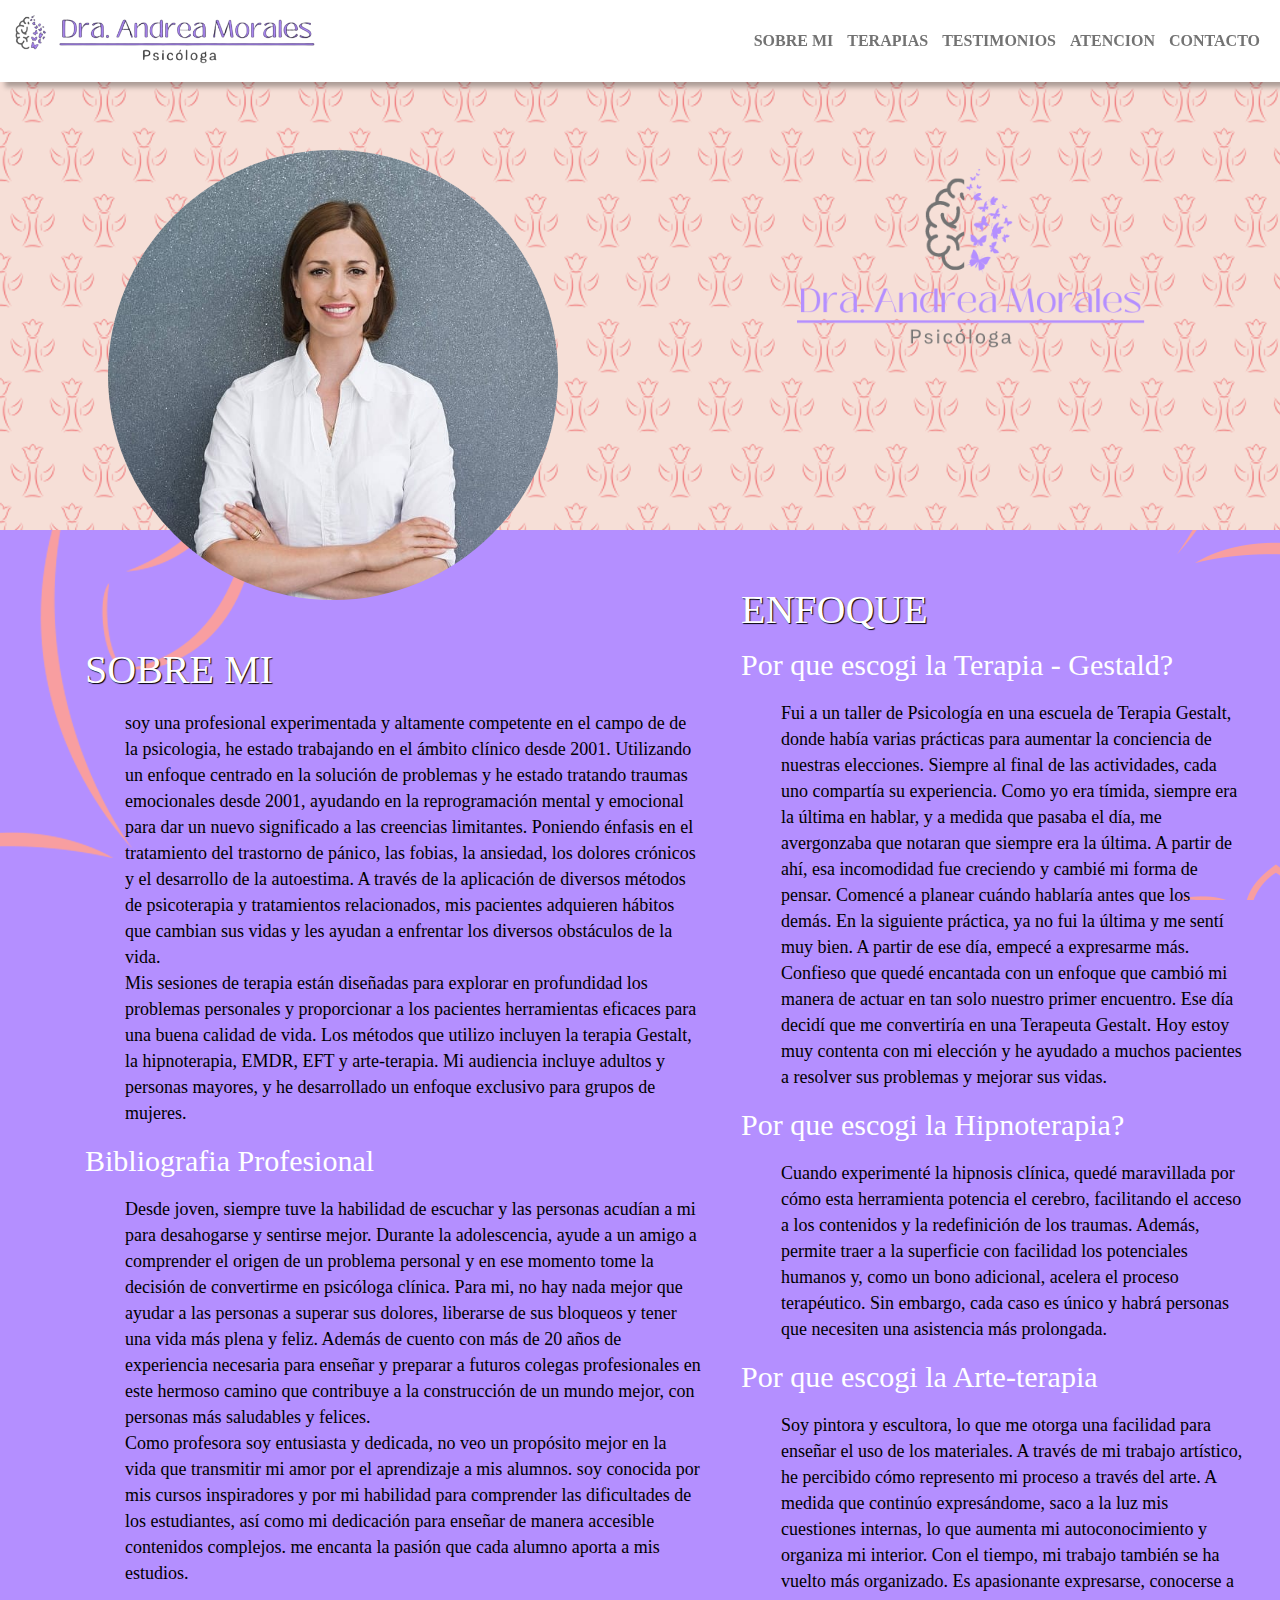
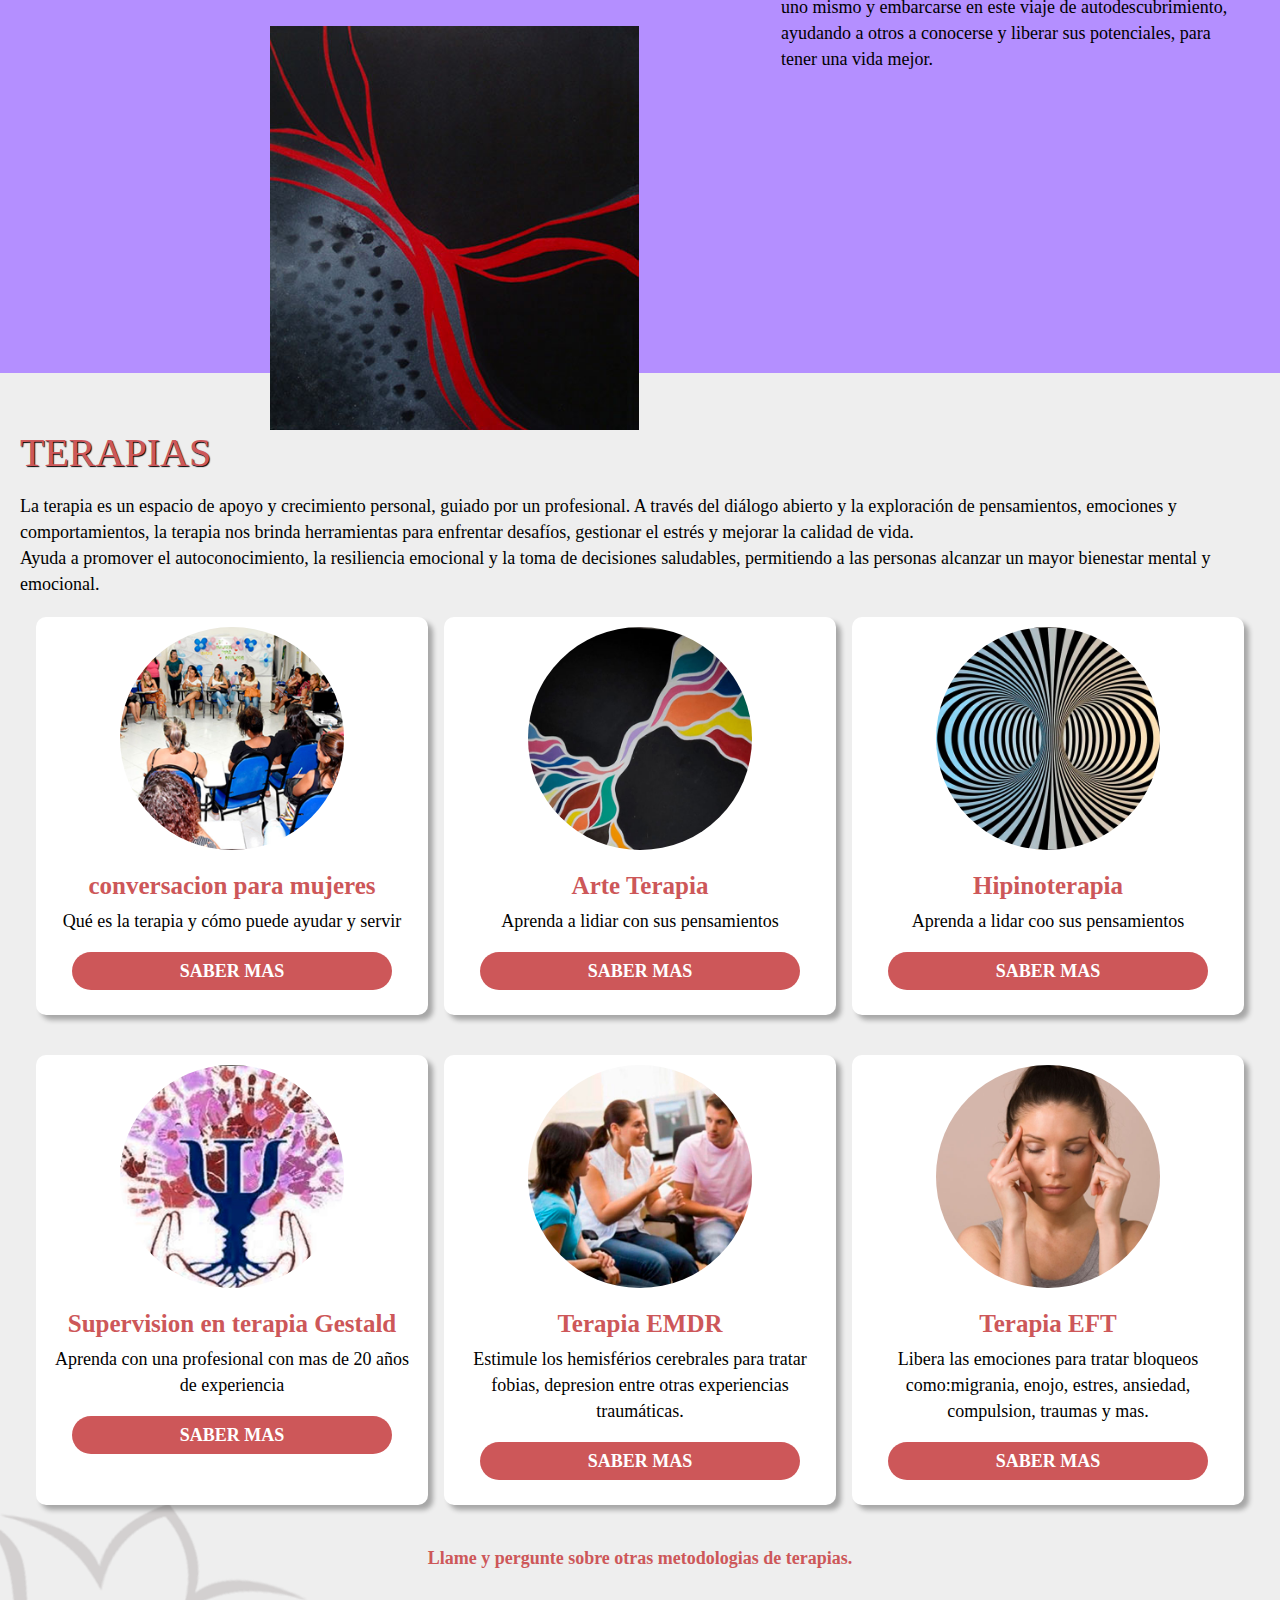
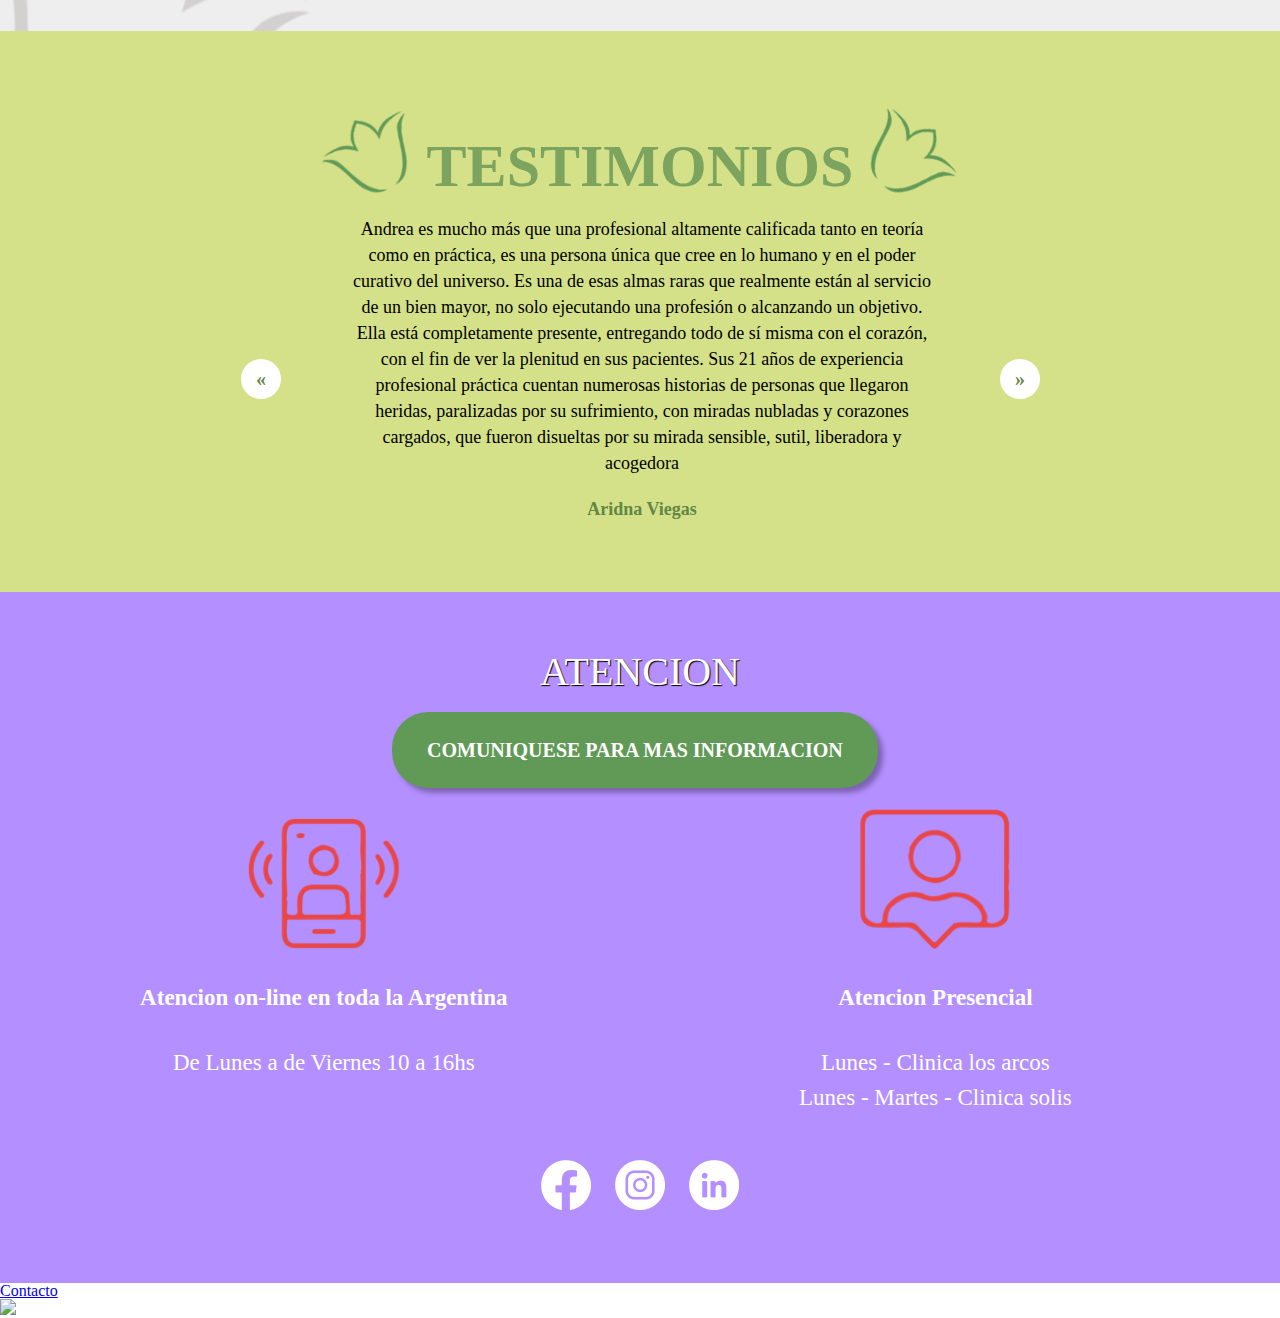
==== index.html @ 936e7519 "initial commit" ====
<!DOCTYPE html>
<html lang="pt-br">

<head>
    <meta charset="UTF-8" />
    <meta http-equiv="X-UA-Compatible" content="IE=edge" />
    <meta name="viewport" content="width=device-width, initial-scale=1.0" />
    <title>Dra. Andrea Morales</title>
    <link rel="stylesheet" href="./css/reset.css" />
    <link rel="stylesheet" href="./css/style.css" />
    <link rel="icon" type="image/vnd.icon" href="./img/favicon.ico">
</head>

<body>
    <!-- Inicio encabezado    el header es la parte superior de nuestra pagina dentro de el podemos alojar logos, barras de navegacion  en este ejemplo podemos observar el header con un contenedor div que contiene el logo dentro de una etiqueta img  y una barra de navegacion con la etiqueta nav con una lista con las etiquetas ul que representan lista no ordenada con etiquetas li dentro que representan cada item de la lista a la cual se le dara formato con css. dentro de la misma se obserban etiquetas a que son las utilizasas para enlazar paginas tanto dentro como fuera de la misma -->
    <header>
        <div class="larg">
            <div class="menu">
                <h1>
                    <img src="./img/logo-edit3.png" class="logo-pri" alt="" />
                </h1>
                <nav>
                    <ul>
                        <li><a href="#sobre-mi"> SOBRE MI</a></li>
                        <li><a href="#terapia">TERAPIAS</a></li>
                        <li class="esconder-celular">
                            <a href="#testimonios">TESTIMONIOS</a>
                        </li>
                        <li><a href="#atenciones">ATENCION</a></li>

                        <li><a href="#CONTACTO">CONTACTO</a></li>
                    </ul>
                </nav>
            </div>
        </div>
    </header>
    <!-- final encabezado-->

    <!-- Inicio foto y logo inicial-->
    <!-- el main es la parte principal de una pagina web en el es donde alojaremos el contenido mas relevante del sitio el cual podremos dividir en secciones  en este caso el main esta divido en 4 secciones en las cuales podemos encontrar contenedores div para dividirlas en diferentes partes en la primer seccion podemos observar una imagen y un logo, en la seccion sobre mi podemos ver las etiquetas "h" que son las que utilizamos para titulos y subtitulos que abarcan en tamaños desde el h1 al h6 siendo el mas pequeño,
    tambien podemos ver etiquetas p que son las etiquetas para parrafos asi como tambien la etiqueta class y la etiqueta id que son las que nos van a servir para identificar cada parte de la pagina para poder darles estilos personalizados con css las clases abarcan a todos los elementos y los id solo a un elemento especifico que seran segun el nombre que le demos a las clases o ids -->

    <main>
        <section class="principal">
            <div class="larg">
                <img class="foto" src="./img/foto-psi.jpg" alt="" />
                <img class="logo-foto esconder-celular" src="./img/5-logo-color.png" alt="" />
                <img class="logo-foto esconder-site" src="./img/5-logo-color.png" alt="" />
            </div>
        </section>

        <!-- final foto y logo inicial-->

        <!-- Inicio -->

        <section class="sobreMi" id="sobre-mi">
            <div class="larg">
                <div class="sobre-parte1">
                    <h2>SOBRE MI</h2>
                    <p>
                        soy una profesional experimentada y altamente competente en el
                        campo de de la psicologia, he estado trabajando en el ámbito
                        clínico desde 2001. Utilizando un enfoque centrado en la solución
                        de problemas y he estado tratando traumas emocionales desde 2001,
                        ayudando en la reprogramación mental y emocional para dar un nuevo
                        significado a las creencias limitantes. Poniendo énfasis en el
                        tratamiento del trastorno de pánico, las fobias, la ansiedad, los
                        dolores crónicos y el desarrollo de la autoestima. A través de la
                        aplicación de diversos métodos de psicoterapia y tratamientos
                        relacionados, mis pacientes adquieren hábitos que cambian sus
                        vidas y les ayudan a enfrentar los diversos obstáculos de la vida.
                    </p>
                    <p>
                        Mis sesiones de terapia están diseñadas para explorar en
                        profundidad los problemas personales y proporcionar a los
                        pacientes herramientas eficaces para una buena calidad de vida.
                        Los métodos que utilizo incluyen la terapia Gestalt, la
                        hipnoterapia, EMDR, EFT y arte-terapia. Mi audiencia incluye
                        adultos y personas mayores, y he desarrollado un enfoque exclusivo
                        para grupos de mujeres.
                    </p>

                    <h3>Bibliografia Profesional</h3>
                    <p>
                        Desde joven, siempre tuve la habilidad de escuchar y las personas acudían a mi para desahogarse
                        y sentirse
                        mejor. Durante la adolescencia, ayude a un amigo a comprender el origen de un problema personal
                        y en ese momento tome la
                        decisión de convertirme en psicóloga clínica. Para mi, no hay nada mejor que ayudar a las
                        personas a
                        superar sus dolores, liberarse de sus bloqueos y tener una vida más plena y feliz. Además de
                        cuento con más de 20 años
                        de experiencia necesaria para enseñar y preparar a futuros colegas profesionales en este hermoso
                        camino que contribuye a
                        la construcción de un mundo mejor, con personas más saludables y felices.
                    </p>

                    <p>
                        Como profesora soy entusiasta y dedicada, no veo un propósito mejor en la vida que transmitir mi
                        amor por el aprendizaje a mis alumnos. soy conocida por mis cursos
                        inspiradores y por mi habilidad para comprender las dificultades de los estudiantes, así como mi
                        dedicación para enseñar de manera accesible contenidos complejos. me encanta la pasión que cada
                        alumno aporta a mis estudios.
                    </p>

                    <img class="imagem-quadro" src="img/pintura-pri.jpg" alt="" />
                </div>

                <div class="sobre-parte2">
                    <h2>ENFOQUE</h2>

                    <h3>Por que escogi la Terapia - Gestald?</h3>

                    <p>
                        Fui a un taller de Psicología en una escuela de Terapia Gestalt, donde había varias prácticas
                        para aumentar la conciencia de nuestras elecciones. Siempre al final de las actividades, cada
                        uno compartía su experiencia. Como yo era tímida, siempre era la última en hablar, y a medida
                        que pasaba el día, me avergonzaba que notaran que siempre era la última. A partir de ahí, esa
                        incomodidad fue creciendo y cambié mi forma de pensar. Comencé a planear cuándo hablaría antes
                        que los demás. En la siguiente práctica, ya no fui la última y me sentí muy bien. A partir de
                        ese día, empecé a expresarme más.
                    </p>

                    <p>
                        Confieso que quedé encantada con un enfoque que cambió mi manera de actuar en tan solo nuestro
                        primer encuentro. Ese día decidí que me convertiría en una Terapeuta Gestalt. Hoy estoy muy
                        contenta con mi elección y he ayudado a muchos pacientes a resolver sus problemas y mejorar sus
                        vidas.
                    </p>

                    <h3>Por que escogi la Hipnoterapia?</h3>

                    <p>
                        Cuando experimenté la hipnosis clínica, quedé maravillada por cómo esta herramienta potencia el
                        cerebro, facilitando el acceso a los contenidos y la redefinición de los traumas. Además,
                        permite traer a la superficie con facilidad los potenciales humanos y, como un bono adicional,
                        acelera el proceso terapéutico. Sin embargo, cada caso es único y habrá personas que necesiten
                        una asistencia más prolongada.
                    </p>

                    <h3>Por que escogi la Arte-terapia</h3>

                    <p>
                        Soy pintora y escultora, lo que me otorga una facilidad para enseñar el uso de los materiales. A
                        través de mi trabajo artístico, he percibido cómo represento mi proceso a través del arte. A
                        medida que continúo expresándome, saco a la luz mis cuestiones internas, lo que aumenta mi
                        autoconocimiento y organiza mi interior. Con el tiempo, mi trabajo también se ha vuelto más
                        organizado. Es apasionante expresarse, conocerse a uno mismo y embarcarse en este viaje de
                        autodescubrimiento, ayudando a otros a conocerse y liberar sus potenciales, para tener una vida
                        mejor.
                    </p>
                </div>
            </div>
        </section>

        <!-- final -->
        <!-- Inicio terapias -->

        <section class="terapia" id="terapia">
            <div class="larg">
                <div class="texto-terapia">
                    <h2>TERAPIAS</h2>
                    <p>
                        La terapia es un espacio de apoyo y crecimiento personal, guiado por un profesional.
                        A través del diálogo abierto y la exploración de pensamientos, emociones y comportamientos, la
                        terapia nos brinda herramientas para enfrentar desafíos, gestionar el estrés y mejorar la
                        calidad de
                        vida.
                    </p>
                    <p>
                        Ayuda a promover el autoconocimiento, la resiliencia emocional y la toma de decisiones
                        saludables, permitiendo a las personas alcanzar un mayor bienestar mental y emocional.
                    </p>
                </div>

                <div class="panel-servicios panel-destaque">
                    <img class="imagem-panel" src="./img/ronda-mujeres.jpg" alt="" />
                    <h3>conversacion para mujeres</h3>
                    <p>Qué es la terapia y cómo puede ayudar y servir</p>
                    <a class="btn-combinecomigo" href="#">Saber mas</a>
                </div>

                <div class="panel-servicios">
                    <img class="imagem-panel" src="img/arte-terapia.jpg" alt="" />
                    <h3>Arte Terapia</h3>
                    <p>Aprenda a lidiar con sus pensamientos</p>
                    <a class="btn-combinecomigo" href="#">Saber mas</a>
                </div>

                <div class="panel-servicios">
                    <img class="imagem-panel" src="img/hipnoterapia.jpg" alt="" />
                    <h3>Hipinoterapia</h3>
                    <p>Aprenda a lidar coo sus pensamientos</p>
                    <a class="btn-combinecomigo" href="#">Saber mas</a>
                </div>

                <div class="panel-servicios">
                    <img class="imagem-panel" src="img/gestalterapia.jpg" alt="" />
                    <h3>Supervision en terapia Gestald</h3>
                    <p>Aprenda con una profesional con mas de 20 años de experiencia</p>
                    <a class="btn-combinecomigo" href="#">Saber mas</a>
                </div>

                <div class="panel-servicios">
                    <img class="imagem-panel" src="img/terapia-emdr.jpg" alt="" />
                    <h3>Terapia EMDR</h3>
                    <p>
                        Estimule los hemisférios cerebrales para tratar fobias, depresion
                        entre otras experiencias traumáticas.
                    </p>
                    <a class="btn-combinecomigo" href="#">saber mas</a>
                </div>

                <div class="panel-servicios">
                    <img class="imagem-panel" src="img/terapia-eft.jpg" alt="" />
                    <h3>Terapia EFT</h3>
                    <p>
                        Libera las emociones para tratar bloqueos como:migrania, enojo,
                        estres, ansiedad, compulsion, traumas y mas.
                    </p>
                    <a class="btn-combinecomigo" href="#">saber mas</a>
                </div>
                <div class="frase-contacto">
                    <p>Llame y pergunte sobre otras metodologias de terapias.</p>
                </div>
            </div>
        </section>

        <!-- Final  terapias -->

        <!-- inicio  testimonios -->
        <section class="testimonio" id="testimonios">
            <div class="larg">
                <h2>TESTIMONIOS</h2>

                <div class="coda-slider" id="slider-id">
                    <div>
                        <p>
                            Andrea es mucho más que una profesional altamente calificada tanto en teoría como en
                            práctica, es una persona única que cree en lo humano y en el poder curativo del universo. Es
                            una de esas almas raras que realmente están al servicio de un bien mayor, no solo ejecutando
                            una profesión o alcanzando un objetivo. Ella está completamente presente, entregando todo de
                            sí misma con el corazón, con el fin de ver la plenitud en sus pacientes. Sus 21 años de
                            experiencia profesional práctica cuentan numerosas historias de personas que llegaron
                            heridas, paralizadas por su sufrimiento, con miradas nubladas y corazones cargados, que
                            fueron disueltas por su mirada sensible, sutil, liberadora y acogedora
                        <p class="nom-bre">Aridna Viegas</p>
                    </div>

                    <div>
                        <p>
                            Profesional sumamente capacitada, empática y experimentada. Marca una diferencia inmensa en
                            la vida de las personas. ¡Gracias, Andrea, por todo lo que has hecho por mí! ¡La
                            recomiendo ampliamente!!!
                        </p>
                        <p class="nom-bre">Viviana Leivas</p>
                    </div>

                    <div>
                        <p>
                            El trabajo de Andrea es maravilloso. Sentí mucha paz y tranquilidad, lo cual calmó
                            significativamente mi ansiedad en las sesiones que tuve con ella. Es una profesional
                            excelente que sabe escuchar y abordar las cuestiones.
                        </p>
                        <p class="nom-bre">Angelica Torres</p>
                    </div>

                    <div>
                        <p>
                            Andrea es una profesional increible. Sabe escuchar, es muy
                            paciente, se preocupa y se interesa mucho por ayudar.
                        </p>
                        <p class="nom-bre">Bruno Diaz</p>
                    </div>

                    <div>
                        <p>
                            Excelente! Siempre me ayudo cuando la necesite, la recomiendo como prefesional!

                        </p>
                        <p class="nom-bre">Andrea Aguilar</p>
                    </div>
                    <div>
                        <p>
                            Recomendo mucho a Andrea! Ella es dedicada se nota que ama
                            lo que hace!!!

                        </p>
                        <p class="nom-bre">Jose paz</p>
                    </div>
                    <div>
                        <p>Excelente profesional. Super acojedora!</p>
                        <p class="nom-bre">Cristian Santos</p>
                    </div>
                </div>
            </div>
        </section>

        <!-- final  testimonios -->

        <!-- inicio  pie pagina o footer  aqui pondremos informacion del autor, enlaces y cosas relacionadas con la pagina  -->
        <footer class="rodape" id="atenciones">
            <div class="larg">
                <h2>ATENCION</h2>
                <p class="boton-contacto" id="CONTACTO"> <a href="./page/contacto.html">COMUNIQUESE PARA MAS
                        INFORMACION</a> </p>

                <div class="atencion">
                    <img class="imagemcontacto" src="img/icone-consulta-online.png" alt="Online" />

                    <p class="atencion-horario">
                        Atencion on-line en toda la Argentina
                    </p>

                    <p>De Lunes a de Viernes 10 a 16hs</p>
                </div>
                <div class="atencion">
                    <img class="imagemcontacto" src="img/icone-consulta-presencial.png" alt="Consulta presencial" />
                    <p class="atencion-horario">Atencion Presencial</p>
                    <p>Lunes - Clinica los arcos</p>
                    <p>Lunes - Martes - Clinica solis</p>
                </div>
                <div class="redes-social">
                    <a href="#" class="btn-facebook btn-social"> </a>
                    <a href="#" class="btn-instagran btn-social"> </a>
                    <a href="#" class="btn-linkedin btn-social"> </a>
                </div>
            </div>
        </footer>
        <!-- final  pie de pagina o footer -->

        <!-- el siguente div contiene informacion  sobre el logo de wsp que asu vez aloja  mediante un link la redireccion a un numero de telefono para poder contratar o obtener mas informacion para saber mas sobre la api de wsp podemos buscarla en la pagina de wps. al igual cuenta con un cnd que va a ser el archivo de instalacion de la api un botton que va a ser el que al presionar nos redirige al sitio de wsp con un mensaje de bienvenida asu vez cuenta con el atributo target que lo que hace que al presionar dicho logo no se abra el enlace en la misma pestaña sino que en una nueva  y un text que va a ser el mensaje de boenvenida -->


        <div class="whatsapp">
            <link rel="stylesheet"
                href="https://cdn.positus.global/production/resources/robbu/whatsapp-button/whatsapp-button.css" />
            <a id="robbu-whatsapp-button" target="_blank"
                href="https://api.whatsapp.com/send?phone=+541176458144&text= Hola Andrea estoy interesado en tus servicios. ">
                <div class="rwb-tooltip">Contacto</div>
                <img src="https://cdn.positus.global/production/resources/robbu/whatsapp-button/whatsapp-icon.svg" />
            </a>
        </div>
    </main>

    <!-- archivos js tanto internos como lo puedemn ser externos mediante librerias como jquery en este caso la libreria jquery se intalo mediante la descarga de paquetes  -->
    <script src="js/jquery-v1.9.1.js"></script>
    <script src="js/slider.js"></script>
    <script src="js/main.js"></script>
</body>

</html>
---- css/style.css ----
/* dentro de este arcshivo con extension css podremos alojar todos aquellos estilos que daremos a nuestra pagina o sitio web 
llamando a cada elemento para poder aplicar dicho estilos sea por nombre identificatorio de etiqueta, class o id */

@font-face {
  font-family: "Jost";
  src: url("./font/Jost-Regular.woff2") format("woff2"),
    url("./font/Jost-Regular.woff") format("woff");
  font-weight: normal;
  font-style: normal;
  font-display: swap;
}

body {
  font-family: "Jost";
}

.esconder-celular {
  display: none;
}

.esconder-site {
  display: inherit;
}

/* inicio encabezado/menu*/
/* Estilos para el encabezado (header):
   - Fondo blanco
   - Fijado en la parte superior de la ventana
   - Z-index alto para superponer otros elementos
   - Ancho completo
   - Sombra suave para crear profundidad */
header {
  background-color: #ffffff;
  position: fixed !important;
  z-index: 999999;
  width: 100%;
  box-shadow: 5px 5px 5px 0px rgb(0 0 0 / 30%);
}
/* Estilos para la clase .menu:
   - Ancho completo para abarcar el contenedor
   - Modelo de caja flexible para distribuir el espacio entre elementos
   - Alineación vertical del contenido al centro
   - Distribución horizontal del espacio entre elementos
   - Alineación vertical de elementos estirándolos para llenar la altura */
.menu {
  width: 100%;
  display: flex;
  align-content: center;
  justify-content: space-between;
  align-items: stretch;
}
/* Estilos para la barra de navegación (nav):
   - Utiliza flexbox para alinear los elementos horizontalmente
   - Alineación vertical de los elementos al centro
   - Margen derecho para separación entre elementos */
nav {
  display: flex;
  align-items: center;
  margin-right: 3px;
}
/* Estilos para los elementos de lista en la barra de navegación (nav li):
   - Mostrar los elementos de lista en línea
   - Aplicar negrita al texto de los elementos
   - Agregar espacio interno alrededor de los elementos */

nav li {
  display: inline;
  font-weight: bold;
  padding: 5px;
}
/* Estilos para los enlaces en la barra de navegación (nav a):
   - Quitar la decoración de subrayado de los enlaces
   - Aplicar negrita al texto de los enlaces
   - Color de texto gris para los enlaces
   - Tamaño de fuente de 11 píxeles */
nav a {
  text-decoration: none;
  font-weight: bold;
  color: #737373;
  font-size: 11px;
}
/* Estilos para los enlaces en estado de hover (nav a:hover):
   - Cambio de color de texto al pasar el cursor sobre los enlaces
   - Restaurar la decoración de subrayado al pasar el cursor sobre los enlaces */
nav a:hover {
  color: #ca4949;
  text-decoration: underline;
}
/* Estilos para el logotipo en la barra de navegación (.logo-pri):
   - Ancho de 120 píxeles para el logotipo
   - Margen de 10 píxeles en todas las direcciones alrededor del logotipo */
.logo-pri {
  width: 120px;
  margin: 10px;
}

/* inicio foto con logo*/
/* Estilos para la sección principal (.principal):
   - Color de fondo #f6dfd7
   - Imagen de fondo desde la ruta "../img/fundo-banner-principal.png"
   - Ancho del 100% de la sección
   - Fijación de la imagen de fondo mientras se desplaza
   - Espacio interno en la parte superior de 60 píxeles y en la parte inferior de 20 píxeles */
.principal {
  background-color: #f6dfd7;
  background-image: url(../img/fundo-banner-principal.png);
  width: 100%;
  background-attachment: fixed;
  padding-top: 60px;
  padding-bottom: 20px;
}
/* Estilos para el contenedor dentro de la sección principal (.principal .larg):
   - Utiliza el modelo de cuadrícula CSS para el diseño de elementos */
.principal .larg {
  display: grid;
}
/* Estilos para el logotipo de la foto (.logo-foto):
   - Ancho de 300 píxeles para el logotipo de la foto
   - Centrar horizontalmente el logotipo utilizando márgenes automáticos en los lados izquierdo y derecho */
.logo-foto {
  width: 300px;
  margin-left: auto;
  margin-right: auto;
}
/* Estilos para la imagen de foto (.foto):
   - Borde redondeado con un radio del 50%
   - Ancho de 300 píxeles para la imagen de foto
   - Centrar horizontalmente la imagen utilizando márgenes automáticos en los lados izquierdo y derecho */
.foto {
  border-radius: 50%;
  width: 300px;
  margin-left: auto;
  margin-right: auto;
}

/* final foto co logo*/

/* inicio sobremi*/
/* Estilos para la sección "Sobre mí" (.sobreMi):
   - Imagen de fondo desde la ruta "../img/flores-fundo-conheca.png"
   - Color de fondo #b48fff
   - Utiliza un contenedor de flexión en línea con contenido centrado
   - Espacios internos en los lados izquierdo y derecho de 35 píxeles
   - Espacios internos en la parte superior e inferior de 40 píxeles
   - Fijación de la imagen de fondo mientras se desplaza
   - Posición de fondo centrada horizontalmente con desplazamiento hacia la izquierda de 240 píxeles
   - Ancho calculado del 100% del contenedor padre */

.sobreMi {
  background-image: url(../img/flores-fundo-conheca.png);
  background-color: #b48fff;
  display: inline-flex;
  justify-content: center;
  padding-left: 35px;
  padding-top: 40px;
  padding-right: 35px;
  padding-bottom: 40px;
  background-attachment: fixed;
  background-position: -240px center;
  width: calc(100% - 70px);
}
/* Estilos generales para los encabezados <h2> dentro de la sección "Sobre mí":
   - Color de texto blanco (#ffffff)
   - Tamaño de fuente de 30 píxeles
   - Sombra de texto con desplazamiento de 1 píxel en ambas direcciones y color negro (#000000)
   - Márgenes superiores e inferiores de 15 píxeles para separación */
h2 {
  color: #ffffff;
  font-size: 30px;
  text-shadow: 1px 1px 1px #000000;
  margin: 15px 0;
}
/* Estilos generales para los encabezados <h3> dentro de la sección "Sobre mí":
   - Tamaño de fuente de 25 píxeles
   - Color de texto blanco (#ffffff)
   - Márgenes superiores e inferiores de 15 píxeles para separación */
h3 {
  font-size: 25px;
  color: #ffffff;
  margin: 15px 0;
}
/* Estilos generales para los párrafos <p> dentro de la sección "Sobre mí":
   - Tamaño de fuente de 18 píxeles
   - Altura de línea de 26 píxeles para un espaciado adecuado entre líneas */
p {
  font-size: 18px;
  line-height: 26px;
}
/* Estilos generales para la imagen con clase "imagem-quadro":
   - Ancho del 100% del contenedor
   - Margen superior e inferior de 40 píxeles */
.imagem-quadro {
  width: 100%;
  margin-top: 40px;
  margin-bottom: 40px;
}
/* Estilos generales para el contenedor con clase "larg":
   - Ancho máximo de 1300 píxeles para limitar el ancho del contenido
   - Margen horizontal automático para centrar el contenedor en la pantalla */
.larg {
  max-width: 1300px;
  margin: 0 auto;
}
/* Estilos generales para los encabezados <h2> dentro de las secciones "sobre-parte1" y "sobre-parte2":
   - Alineación de texto centrada */
.sobre-parte1 h2,
.sobre-parte2 h2 {
  text-align: center;
}

/* final sobre mi*/

/* Inicio Terapias*/
/* Estilos para la sección con clase "terapia":
   - Fondo con imagen y posición específica
   - Color de fondo de respaldo #eeeeee
   - No repetición de la imagen de fondo
   - Visualización en línea-flex y justificación centrada
   - Ancho del 100% */
.terapia {
  background-image: url(../img/flor-fundo-terapias.png);
  background-position: 0 108%;
  background-color: #eeeeee;
  background-repeat: no-repeat;
  display: inline-flex;
  justify-content: center;
  width: 100%;
}
/* Estilos para el contenedor con clase "larg" dentro de la sección "terapia":
   - Relleno de 40px en vertical y 20px en horizontal */
.terapia .larg {
  padding: 40px 20px;
}
/* Estilos para el panel con clase "panel-servicios":
   - Fondo blanco
   - Bordes redondeados con radio de 10px
   - Texto centrado
   - Relleno de 10px
   - Margen superior e inferior de 20px, margen lateral de 0
   - Sombra de caja de 5px de desplazamiento horizontal y vertical, color rgba(0, 0, 0, 0.3) */
.panel-servicios {
  background-color: #ffffff;
  border-radius: 10px;
  text-align: center;
  padding: 10px;
  margin: 20px 0;
  box-shadow: 5px 5px 5px 0px rgba(0, 0, 0, 0.3);
}
/* Estilos para la imagen con clase "imagem-panel":
   - Borde redondeado con radio del 50%
   - Ancho del 60% */
.imagem-panel {
  border-radius: 50%;
  width: 60%;
}
/* Estilos para los encabezados h3 dentro de elementos con clase "panel-servicios":
   - Tamaño de fuente de 25px
   - Peso de fuente en negrita
   - Color de texto en #cd5759 (rojo)
   - Margen inferior de 10px */
.panel-servicios h3 {
  font-size: 25px;
  font-weight: bold;
  color: #cd5759;
  margin-bottom: 10px;
}

.panel-servicios p {
  margin-bottom: 18px;
}
/* Estilos para los enlaces (a) dentro de elementos con clase "panel-servicios":
   - Fondo de color #cd5759 (rojo)
   - Color de texto en #ffffff (blanco)
   - Sin decoración de texto (sin subrayado)
   - Ancho del 70% del contenedor
   - Borde redondeado de 25px
   - Tamaño de fuente de 18px
   - Peso de fuente en negrita
   - Relleno de 10px en vertical y 30px en horizontal
   - Transformación de texto a mayúsculas
   - Margen inferior de 15px
   - Elemento de bloque (ocupa toda la anchura disponible)
   - Margen izquierdo y derecho automáticos para centrar horizontalmente */
.panel-servicios a {
  background-color: #cd5759;
  color: #ffffff;
  text-decoration: none;
  width: 70%;
  border-radius: 25px;
  font-size: 18px;
  font-weight: bold;
  padding: 10px 30px;
  text-transform: uppercase;
  margin-bottom: 15px;
  display: block;
  margin-left: auto;
  margin-right: auto;
}

.panel-servicios a:hover {
  background-color: #d78081;
}

.texto-terapia h2 {
  color: #cd5759;
}
/* Estilos para párrafos dentro de elementos con clase "frase-contacto":
   - Color de texto en #cd5759 (rojo)
   - Peso de fuente en negrita
   - Relleno inferior y superior de 20px
   - Texto centrado */
.frase-contacto p {
  color: #cd5759;
  font-weight: bold;
  padding-bottom: 20px;
  padding-top: 20px;
  text-align: center;
}

.texto-terapia h2 {
  text-align: center;
}

/* Final Terapias*/

/* Inicio testimoninos*/
/* Estilos para elementos con clase "testimonio":
   - Color de fondo en #d4e189 (verde claro)
   - Relleno de 20px
   */
.testimonio {
  background-color: #d4e189;
  padding: 20px;
}
/* Estilos para encabezados <h2> dentro de elementos con clase "testimonio":
   - Imagen de fondo en la parte inferior del encabezado
   - Sin sombra de texto
   - Texto centrado
   - Posición de la imagen de fondo en la parte inferior
   - No repetir la imagen de fondo
   - Relleno superior de 30px
   - Color de texto en #7ca45e (verde)
   - Peso de fuente en negrita
   - Tamaño de fuente en 35px */
.testimonio h2 {
  background-image: url(../img/acabamento-cabecalho-depoimento-mobile.png);
  text-shadow: none;
  text-align: center;
  background-position: bottom;
  background-repeat: no-repeat;
  padding-top: 30px;
  color: #7ca45e;
  font-weight: bold;
  font-size: 35px;
}
/* Estilos para párrafos <p> dentro de elementos con clase "testimonio":
   - Texto centrado
   - Relleno izquierdo y derecho de 20px
   - Relleno inferior de 20px
   - Ancho automático */
.testimonio p {
  text-align: center;
  padding-left: 20px;
  padding-right: 20px;
  padding-bottom: 20px;
  width: auto;
}
/* Estilos para elementos con clase "nom-bre":
   - Color de texto en #628645 (verde oscuro)
   - Peso de fuente en negrita
   - Tamaño de fuente en 25px */
.nom-bre {
  color: #628645;
  font-weight: bold;
  font-size: 25px;
}

#slider-id {
  background-color: #d4e189;
}

/* Final testimonios*/

/* inicio rodape pie de pagina*/
.rodape {
  background-color: #b48fff;
}

.rodape .larg {
  padding: 40px 20px;
}

.rodape h2 {
  text-align: center;
  color: #ffffff;
}
/* Estilos para botones con clase "boton-contacto":
   - Color de texto en blanco (#ffffff)
   - Color de fondo en verde (#619a57)
   - Borde redondeado de 36px
   - Relleno superior e inferior de 25px, relleno izquierdo y derecho de 35px
   - Tamaño de fuente en 16px
   - Ancho ajustado al contenido
   - Margen izquierdo de 20px
   - Sombra de caja con desplazamiento en X y Y de 5px, y opacidad de 0.3 */
.boton-contacto {
  color: #ffffff;
  background-color: #619a57;
  border-radius: 36px;
  padding: 25px 35px;
  font-size: 16px;
  width: fit-content;
  margin-left: 20px;
  box-shadow: 5px 5px 5px 0px rgba(0, 0, 0, 0.3);
}
/* Estilos generales para los enlaces dentro del botón con clase "boton-contacto":
   - Sin decoración de texto
   - Color de texto blanco (#ffffff)
  */
.boton-contacto a {
  text-decoration: none;
  color: white;
  font-weight: bolder;
}
/* Estilos generales para el botón con clase "boton-contacto" cuando se encuentra en estado de "hover" (al pasar el cursor sobre él):
   - Cambio de color de fondo a verde claro (#7ca45e) */
.boton-contacto:hover {
  background-color: #7ca45e;
}
/* Estilos generales para el contenedor con clase "atencion":
   - Mostrado como un contenedor de elementos en línea con diseño flexible
   - Dirección de flexión de columna (elementos apilados verticalmente)
   - Elementos alineados al centro horizontalmente
   - Ancho del 100%
   - Alineación de texto centrada
   - Margen superior e inferior de 20 píxeles */
.atencion {
  display: inline-flex;
  flex-direction: column;
  align-items: center;
  width: 100%;
  text-align: center;
  margin-top: 20px;
  margin-bottom: 20px;
}

.imagemcontacto {
  width: 25%;
}

.atencion p {
  color: #ffffff;
}

.atencion-horario {
  margin-top: 20px;
  font-weight: bold;
}

.redes-social {
  text-align: center;
  padding-bottom: 30px;
  margin-top: 25px;
}
/* Estilos generales para los botones de redes sociales con clase "btn-social":
   - Altura y ancho de 50 píxeles, con marcado !important para priorizar estos valores
   - Mostrado como un elemento en línea con diseño en bloque
   - Sin relleno (padding) aplicado
   - Margen horizontal de 5 píxeles */
.btn-social {
  height: 50px !important;
  width: 50px !important;
  display: inline-block;
  padding: 0 !important;
  margin: 0 5px;
}

.btn-facebook {
  background-image: url(../img/contato-facebook-rodape.png);
}

.btn-facebook:hover {
  background-image: url(../img/contato-facebook-rodape-hover.png);
}

.btn-instagran {
  background-image: url(../img/contato-instagram-rodape.png);
}

.btn-instagran:hover {
  background-image: url(../img/contato-instagram-rodape-hover.png);
}

.btn-linkedin {
  background-image: url(../img/contato-linkedin-rodape.png);
}

.btn-linkedin:hover {
  background-image: url(../img/contato-linkedin-rodape-hover.png);
}

/* final rodapé  pie de pagina*/

/* Inicio Slider */
/* Estilos para elementos con clase "coda-slider-wrapper":
   - Limpieza de flotado (clear: both)
   - Desbordamiento (overflow) con desplazamiento automático
   - Margen superior e inferior de 20px, margen izquierdo y derecho automático
   - Display de tipo flex con alineación y dirección especificadas */
.coda-slider-wrapper {
  clear: both;
  overflow: auto;
  margin: 20px auto;
  display: flex;
  align-content: center;
  flex-wrap: nowrap;
  justify-content: center;
  align-items: stretch;
  flex-direction: row;
}
/* Estilos para elementos de navegación dentro de elementos con clase "coda-slider-wrapper":
   - Propiedades para enlaces dentro de los botones de navegación */
.coda-slider-wrapper .coda-nav-left a,
.coda-slider-wrapper .coda-nav-right a {
  display: block;
  text-align: center;
  text-decoration: none;
  background: #ffffff;
  color: #628645;
  font-weight: bold;
  padding: 10px 15px;
  font-size: 20px;
  border-radius: 30px;
}
.coda-slider-wrapper .coda-nav-left a:hover,
.coda-slider-wrapper .coda-nav-right a:hover {
  background: #628645;
  color: #ffffff;
}

.coda-slider-wrapper .coda-nav-left,
.coda-slider-wrapper .coda-nav-left-arrow {
  clear: both;
}
.coda-slider-wrapper .coda-nav-left,
.coda-slider-wrapper .coda-nav-right {
  float: left;
  display: flex;
  flex-wrap: nowrap;
  align-content: center;
  align-items: center;
}

.coda-slider-wrapper .coda-slider {
  float: left;
  overflow: hidden;
  position: relative;
  background: #f2f2f2;
  width: 700px;
}
.arrows .coda-slider {
  margin: 0 10px;
}
.coda-slider-wrapper .coda-slider .panel-container {
  position: relative;
}
.coda-slider-wrapper .coda-slider .panel-container .panel {
  display: block;
  float: left;
}
.coda-slider-wrapper .coda-slider .panel {
  width: 235px;
}
.coda-slider-wrapper .coda-slider .panel p {
  font-size: 16px;
}
/* Fim Slider */

/* Configuracion icone whatsapp*/

.rwb-tooltip {
  background-color: #ffffff;
}

/* final Configuracion icone whatsapp */

/* pequeño para celulares (landscape phones, 576px and up)*/
@media (min-width: 425px) {
  /* Inicio Slider  */
  .coda-slider-wrapper .coda-slider .panel {
    width: 285px;
  }
}

/* Medio para tablests (tablets, 768px and up)*/
@media (min-width: 768px) {
  /* inicio encabezado/menu*/
  .logo-pri {
    width: 250px;
    margin: 10px;
  }

  nav a {
    font-size: 15px;
  }

  nav {
    margin-right: 10px;
  }

  .esconder-celular {
    display: initial;
  }

  .esconder-site {
    display: none;
  }

  /* inicio foto con logo*/

  .principal .larg {
    display: flex !important;
    align-content: center;
    align-items: center;
  }

  .foto {
    position: relative;
    top: 40px;
  }

  /* inicio sobremi*/

  .imagem-quadro {
    width: 40%;
    margin-left: 30%;
  }

  /* inicio Terapias*/
  .terapia {
    background-position: 0 115%;
  }

  .panel-servicios {
    width: 42%;
  }

  .texto-terapia {
    width: 100%;
  }

  .terapia .larg {
    display: flex;
    justify-content: space-evenly;
    align-content: center;
    align-items: stretch;
    flex-wrap: wrap;
  }

  /* inicio testimonios*/

  .testimonio {
    padding: 30px 20px;
  }

  .testimonio h2 {
    background-image: url(../img/acabamento-cabecalho-depoimento.png);
    padding-top: 55px;
    font-size: 60px;
  }

  .testimonio p {
    padding-left: 60px;
    padding-right: 60px;
  }

  .nom-bre {
    font-size: 30px;
  }

  /* inicio rodape pie de pagina*/

  .boton-contacto {
    margin-left: 19%;
    font-size: 20px;
  }

  .imagemcontacto {
    width: 25%;
  }

  .atencion {
    width: 49%;
  }

  .atencion p {
    font-size: 22px;
    line-height: 35px;
  }

  .atencion-horario {
    margin-top: 20px;
    padding: 10px;
    padding-bottom: 30px;
  }

  .redes-social {
    padding-bottom: 30px;
  }

  .btn-social {
    margin: 0 10px;
  }

  /* Inicio Slider  */
  .coda-slider-wrapper .coda-slider .panel {
    width: 630px;
  }
  .coda-slider-wrapper .coda-slider .panel p {
    font-size: 18px;
  }
}

/* xl extra largo para dispositivos (large desktops, 1200px and up)*/
@media (min-width: 1024px) {
  .logo-pri {
    width: 300px;
    margin: 15px;
  }

  nav a {
    font-size: 16px;
  }

  nav {
    margin-right: 15px;
  }

  /* inicio foto con logo*/

  .foto {
    width: 450px;
    top: 90px;
  }

  .logo-foto {
    width: 400px;
  }

  .sobre-parte1 {
    width: 55%;
    padding-top: 60px;
    padding-left: 50px;
    padding-right: 40px;
  }

  .sobre-parte2 {
    width: 45%;
  }

  .sobreMi .larg {
    display: inline-flex;
  }

  h2 {
    font-size: 40px;
    margin: 20px 0;
  }

  h3 {
    font-size: 30px;
    margin: 20px 0;
  }

  .sobreMi p {
    margin-left: 40px;
  }

  .imagem-quadro {
    width: 60%;
    margin-left: 30%;
    position: relative;
    margin-bottom: -100px;
  }

  .sobre-parte1 h2,
  .sobre-parte2 h2 {
    text-align: left;
  }

  /* inicio Terapias*/

  .panel-servicios {
    width: 30%;
  }

  .terapia {
    background-position: 0 130%;
  }

  .texto-terapia h2 {
    text-align: left;
  }

  /* inicio testimonios*/

  .testimonio {
    padding: 30px 60px;
  }

  /* inicio rodape pie de pagina*/

  .boton-contacto {
    margin-left: 30%;
  }

  .atencion {
    width: 49%;
  }

  .imagemcontacto {
    width: 25%;
  }

  .atencion p {
    font-size: 23px;
    line-height: 35px;
  }

  .atencion-horario {
    margin-top: 20px;
    padding: 10px;
    padding-bottom: 30px;
  }

  .redes-social {
    padding-bottom: 30px;
  }

  .btn-social {
    padding: 0 15px;
  }

  /* Inicio Slider  */
  .coda-slider-wrapper .coda-slider .panel {
    width: 700px;
  }
}

/* XX-Large devices (larger desktops, 1400px and up)*/
@media (min-width: 1400px) {
}
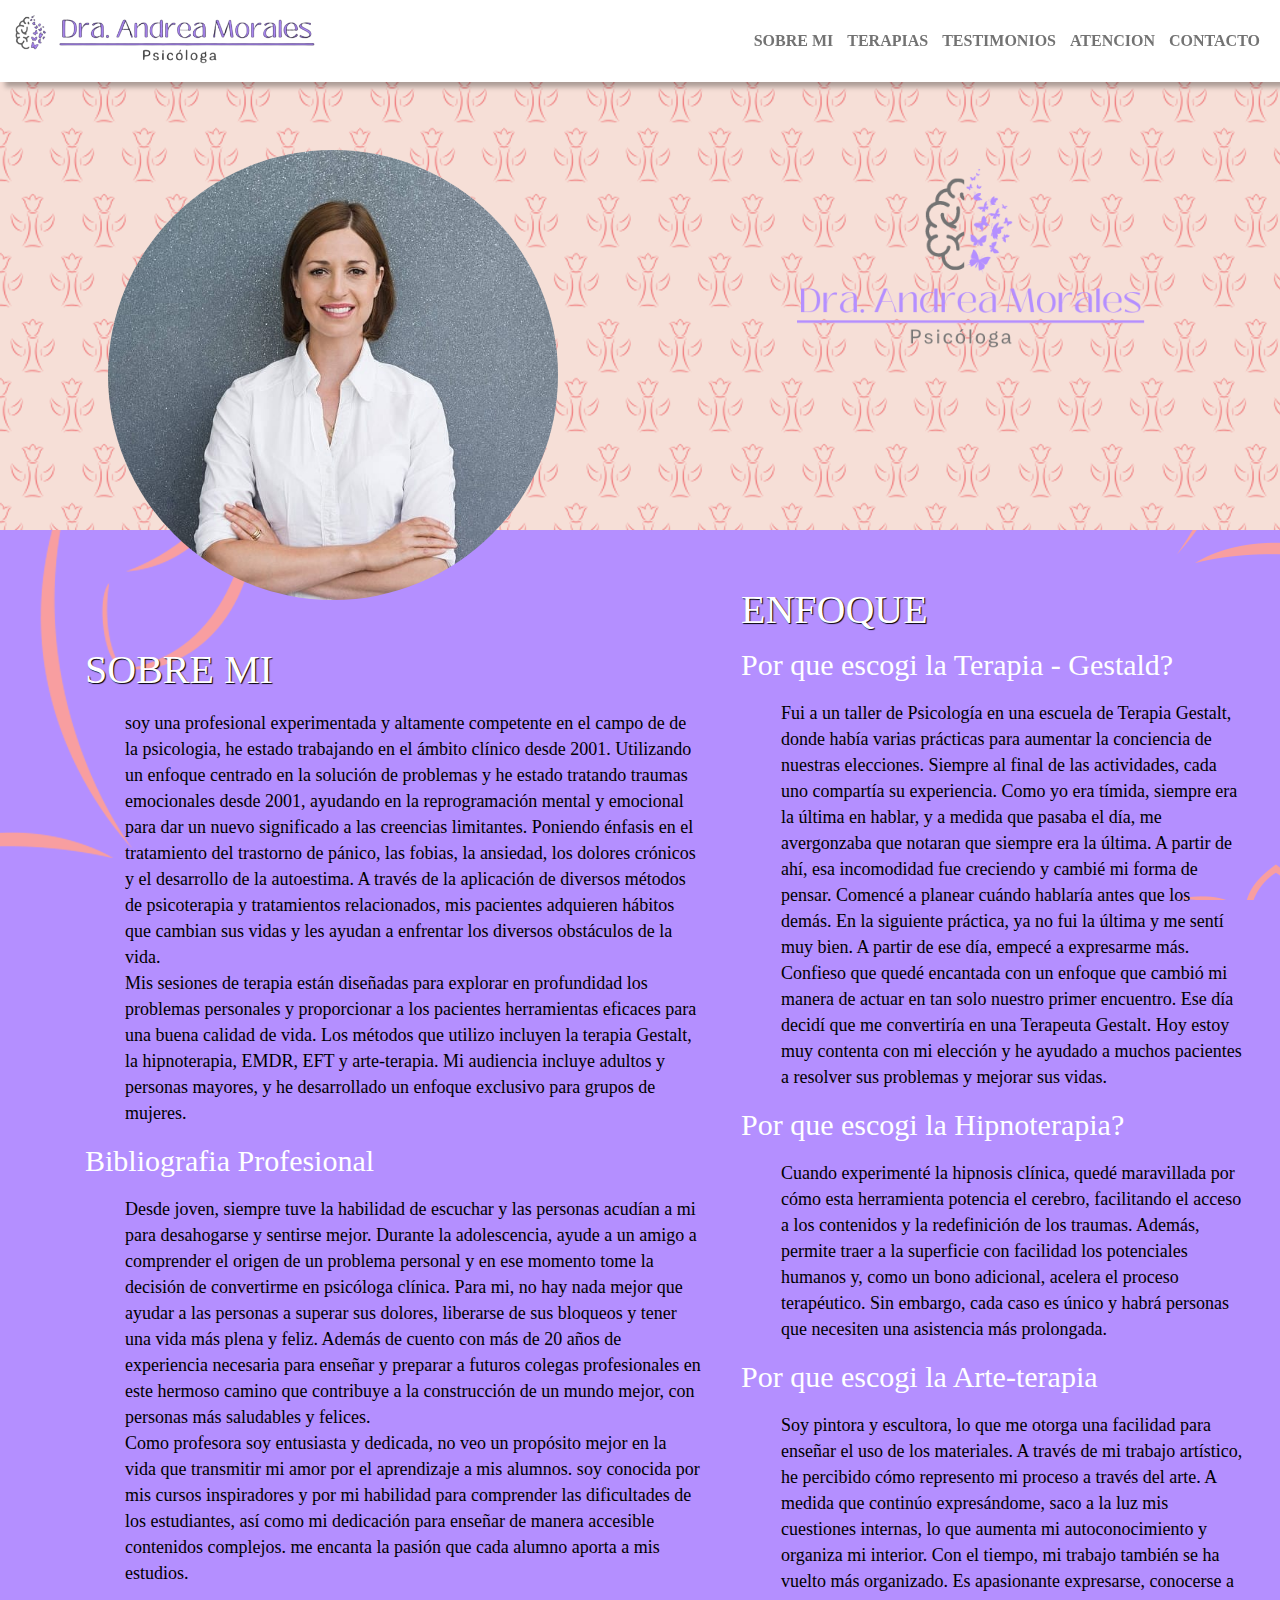
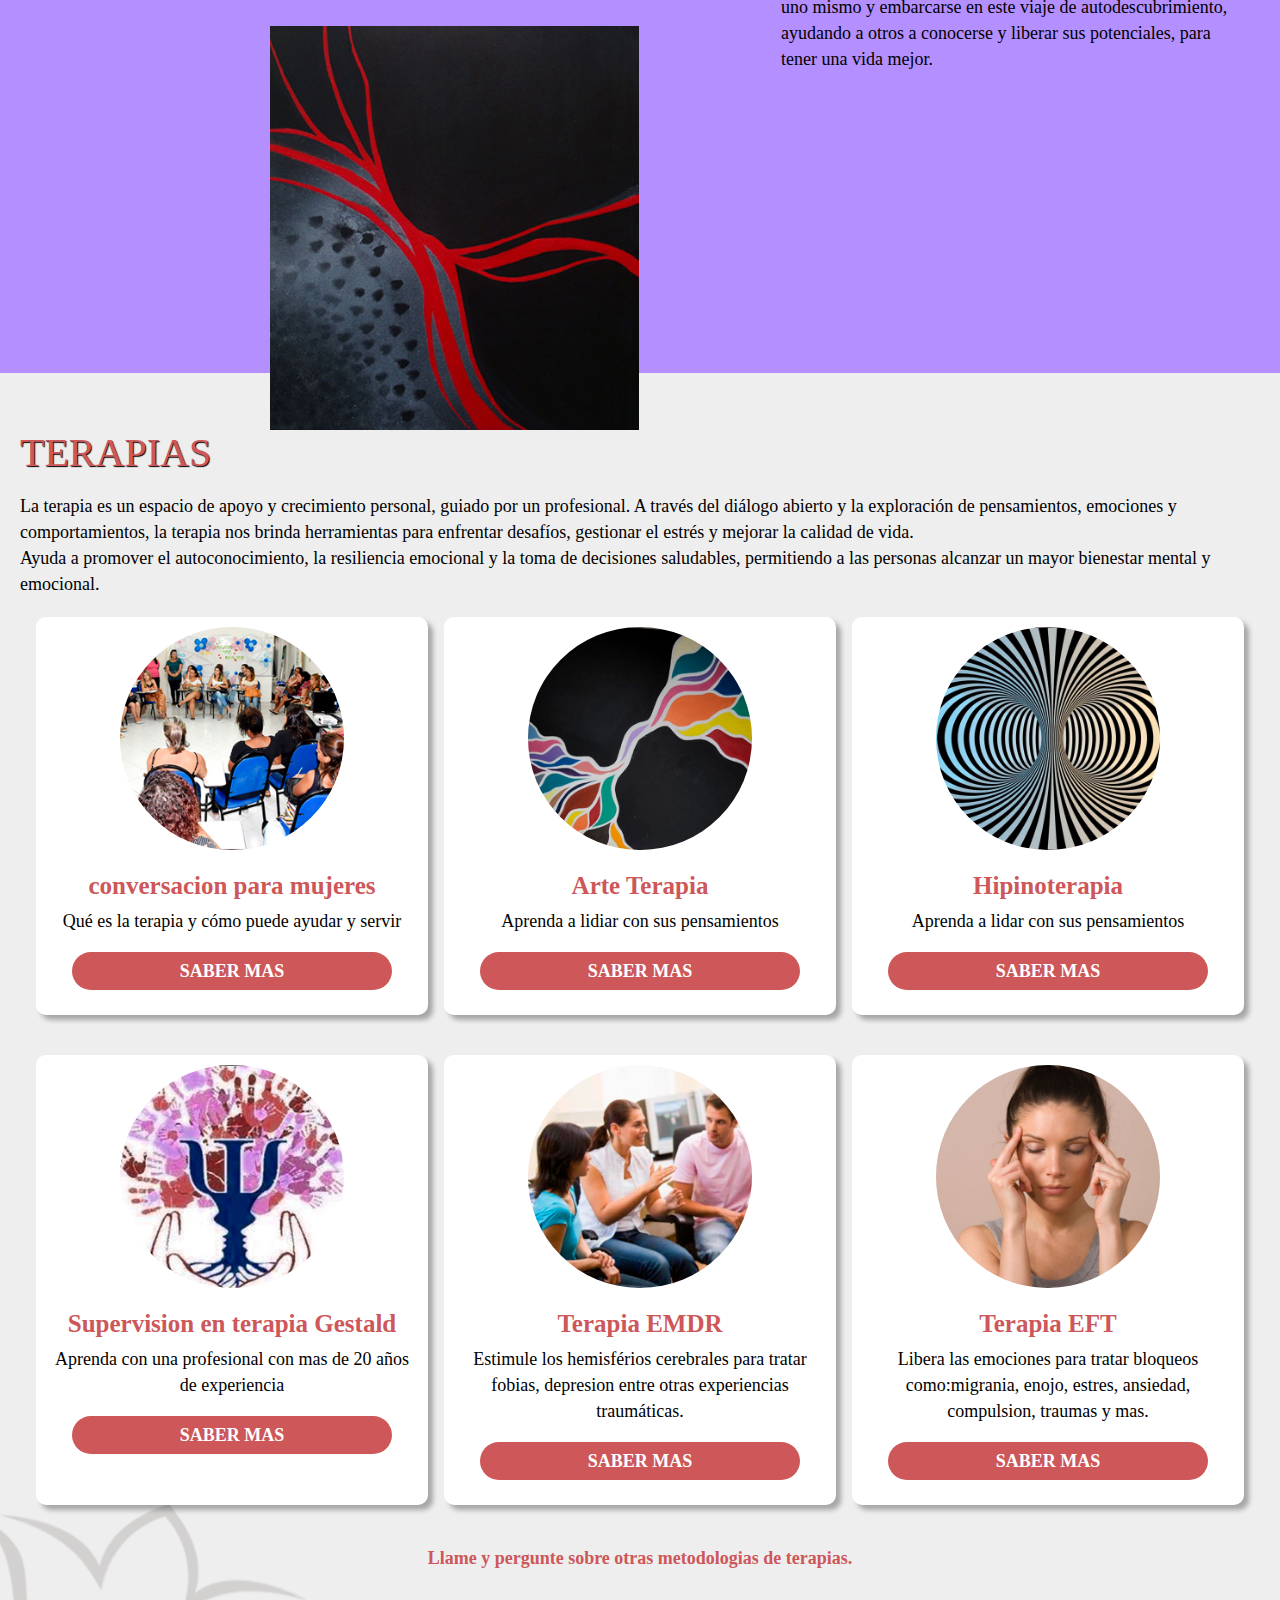
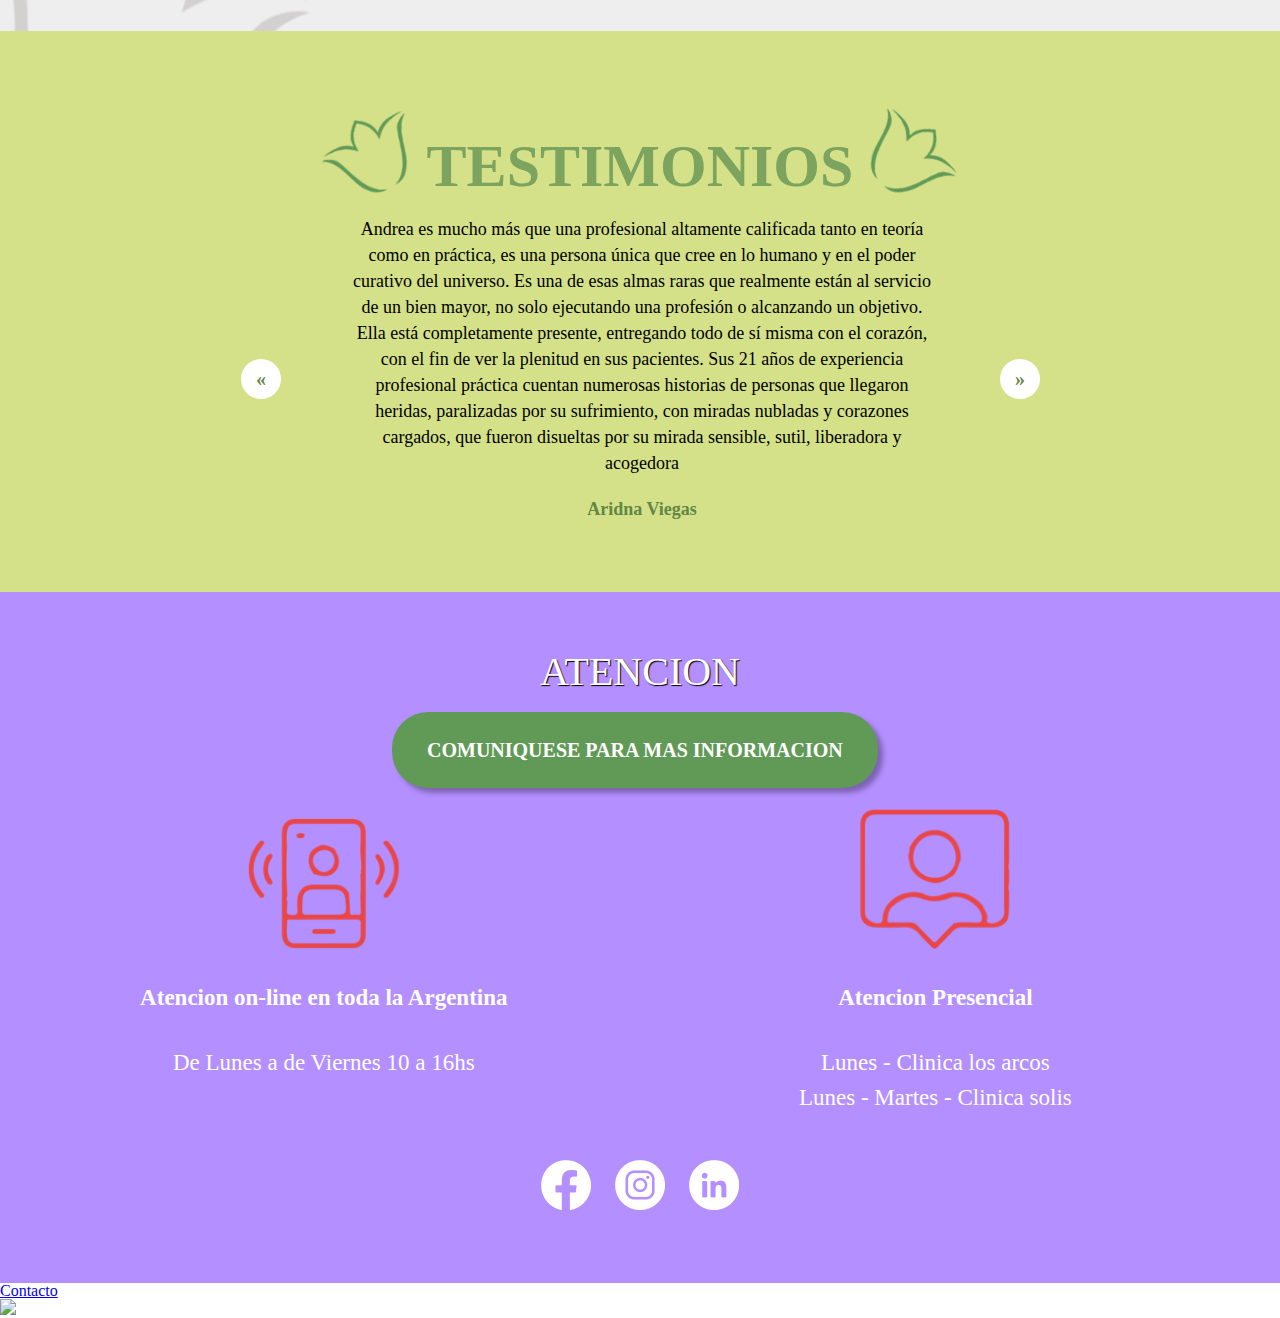
==== commit 7a96947d: "Update index.html" ====
--- a/index.html
+++ b/index.html
@@ -190,7 +190,7 @@
                 <div class="panel-servicios">
                     <img class="imagem-panel" src="img/hipnoterapia.jpg" alt="" />
                     <h3>Hipinoterapia</h3>
-                    <p>Aprenda a lidar coo sus pensamientos</p>
+                    <p>Aprenda a lidar con sus pensamientos</p>
                     <a class="btn-combinecomigo" href="#">Saber mas</a>
                 </div>
 
@@ -349,4 +349,4 @@
     <script src="js/main.js"></script>
 </body>
 
-</html>+</html>
